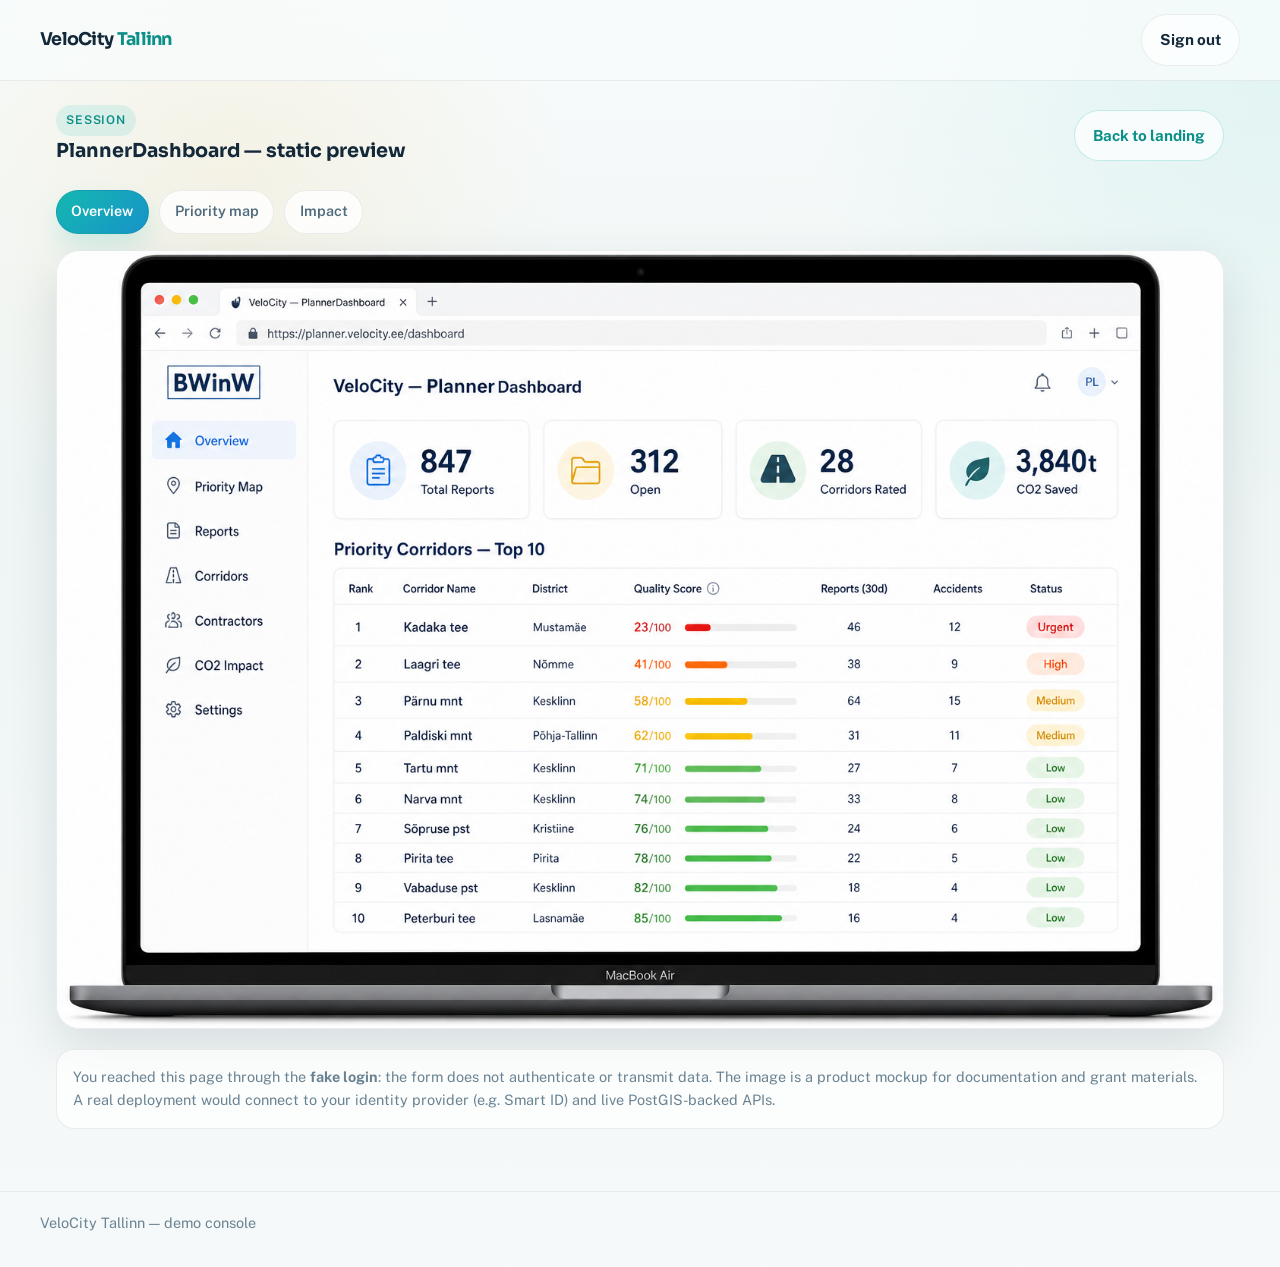
==== app.html @ 195e69ea "Initial project import" ====
<!DOCTYPE html>
<html lang="en">
<head>
  <meta charset="utf-8" />
  <meta name="viewport" content="width=device-width, initial-scale=1" />
  <title>Planner console (demo) — VeloCity Tallinn</title>
  <link rel="preconnect" href="https://fonts.googleapis.com" />
  <link rel="preconnect" href="https://fonts.gstatic.com" crossorigin />
  <link href="https://fonts.googleapis.com/css2?family=Public+Sans:wght@400;500;600;700&family=Sora:wght@600;700;800&display=swap" rel="stylesheet" />
  <link rel="stylesheet" href="styles.css" />
  <style>
    .app-wrap {
      padding: 1.5rem 1rem 3rem;
    }

    .app-bar {
      display: flex;
      flex-wrap: wrap;
      align-items: center;
      justify-content: space-between;
      gap: 1rem;
      margin-bottom: 1.5rem;
    }

    .app-bar h1 {
      margin: 0;
      font-family: var(--font-display);
      font-size: 1.2rem;
    }

    .pill {
      display: inline-block;
      font-size: 0.75rem;
      font-weight: 600;
      text-transform: uppercase;
      letter-spacing: 0.06em;
      padding: 0.35rem 0.65rem;
      border-radius: 999px;
      background: rgba(20, 184, 176, 0.12);
      color: var(--accent-strong);
    }

    .preview {
      border-radius: 24px;
      overflow: hidden;
      border: 1px solid rgba(19, 41, 58, 0.08);
      background: rgba(255, 255, 255, 0.82);
      box-shadow: 0 20px 50px rgba(19, 41, 58, 0.12);
    }

    .preview img {
      display: block;
      width: 100%;
      height: auto;
      vertical-align: middle;
    }

    .note {
      margin-top: 1.25rem;
      padding: 1rem;
      border-radius: 18px;
      background: rgba(255, 255, 255, 0.72);
      font-size: 0.9rem;
      color: var(--muted);
      border: 1px solid rgba(19, 41, 58, 0.08);
    }

    .preview-switcher {
      display: flex;
      flex-wrap: wrap;
      gap: 0.65rem;
      margin-bottom: 1rem;
    }

    .preview-switcher button {
      border: 1px solid rgba(19, 41, 58, 0.08);
      background: rgba(255, 255, 255, 0.78);
      color: var(--text-soft);
      border-radius: 999px;
      padding: 0.6rem 0.9rem;
      font: inherit;
      font-size: 0.9rem;
      font-weight: 600;
      cursor: pointer;
    }

    .preview-switcher button.is-active {
      color: white;
      background: linear-gradient(135deg, #14b8b0 0%, #1793c9 100%);
      box-shadow: 0 12px 24px rgba(20, 184, 176, 0.16);
    }
  </style>
</head>
<body>
  <header class="site-header">
    <div class="shell header-inner">
      <a class="logo" href="index.html">VeloCity <span>Tallinn</span></a>
      <div class="header-actions" style="display: flex">
        <a class="btn btn-ghost" href="index.html">Sign out</a>
      </div>
    </div>
  </header>

  <main class="shell app-wrap">
    <div class="app-bar">
      <div>
        <span class="pill">Session</span>
        <h1>PlannerDashboard — static preview</h1>
      </div>
      <a class="btn btn-outline" href="index.html">Back to landing</a>
    </div>
    <div class="preview-switcher" aria-label="Preview screens">
      <button type="button" class="is-active" data-src="assets/screen-05-dashboard-overview.png" data-alt="Design mockup: municipality dashboard overview" data-width="1536">Overview</button>
      <button type="button" data-src="assets/screen-06-priority-map.png" data-alt="Design mockup: corridor priority map" data-width="1536">Priority map</button>
      <button type="button" data-src="assets/screen-07-co2-impact.png" data-alt="Design mockup: CO2 impact dashboard" data-width="1536">Impact</button>
    </div>
    <div class="preview">
      <img id="preview-image" src="assets/screen-05-dashboard-overview.png" width="1536" alt="Design mockup: municipality dashboard overview" />
    </div>
    <p class="note">
      You reached this page through the <strong>fake login</strong>: the form does not authenticate or transmit data. The image is a product mockup for documentation and grant materials. A real deployment would connect to your identity provider (e.g. Smart ID) and live PostGIS-backed APIs.
    </p>
  </main>

  <footer class="site-footer">
    <div class="shell footer-inner">
      <span>VeloCity Tallinn — demo console</span>
    </div>
  </footer>

  <script>
    (function () {
      var image = document.getElementById("preview-image");
      var buttons = document.querySelectorAll(".preview-switcher button");
      buttons.forEach(function (button) {
        button.addEventListener("click", function () {
          buttons.forEach(function (other) {
            other.classList.remove("is-active");
          });
          button.classList.add("is-active");
          image.src = button.getAttribute("data-src");
          image.alt = button.getAttribute("data-alt");
          image.width = Number(button.getAttribute("data-width"));
        });
      });
    })();
  </script>
</body>
</html>
---- styles.css ----
:root {
  --bg: #f4f8f7;
  --bg-soft: #eef5f4;
  --bg-elevated: rgba(255, 255, 255, 0.82);
  --surface: #ffffff;
  --surface-strong: rgba(255, 255, 255, 0.94);
  --text: #13293a;
  --text-soft: #506b7c;
  --muted: #6a8392;
  --line: rgba(19, 41, 58, 0.1);
  --accent: #14b8b0;
  --accent-strong: #0b8f88;
  --accent-ink: #eaf9f7;
  --accent-blue: #2d6da6;
  --accent-amber: #f1be5a;
  --shadow-lg: 0 28px 72px rgba(25, 68, 92, 0.12);
  --shadow-md: 0 16px 40px rgba(22, 63, 86, 0.1);
  --radius-sm: 16px;
  --radius-md: 24px;
  --radius-lg: 34px;
  --font-display: "Sora", "Trebuchet MS", sans-serif;
  --font-body: "Public Sans", system-ui, -apple-system, sans-serif;
}

*,
*::before,
*::after {
  box-sizing: border-box;
}

html {
  scroll-behavior: smooth;
}

main section[id] {
  scroll-margin-top: 110px;
}

body {
  margin: 0;
  min-height: 100vh;
  font-family: var(--font-body);
  color: var(--text);
  background:
    radial-gradient(circle at top right, rgba(20, 184, 176, 0.1), transparent 28%),
    radial-gradient(circle at 18% 14%, rgba(241, 190, 90, 0.12), transparent 22%),
    linear-gradient(180deg, #f8fbfb 0%, #eef5f4 38%, #f6f9f9 100%);
  line-height: 1.58;
}

img {
  max-width: 100%;
  display: block;
  height: auto;
}

a {
  color: var(--accent-strong);
  text-decoration: none;
}

a:hover {
  text-decoration: underline;
}

code {
  padding: 0.12em 0.38em;
  font-size: 0.92em;
  background: rgba(19, 41, 58, 0.07);
  border-radius: 6px;
}

.shell {
  width: min(1200px, calc(100% - 2rem));
  margin-inline: auto;
}

.site-header {
  position: sticky;
  top: 0;
  z-index: 50;
  backdrop-filter: blur(18px);
  background: rgba(248, 251, 251, 0.78);
  border-bottom: 1px solid rgba(19, 41, 58, 0.08);
}

.header-inner {
  display: flex;
  align-items: center;
  justify-content: space-between;
  gap: 1rem;
  padding: 0.9rem 0;
}

.logo {
  color: var(--text);
  font-family: var(--font-display);
  font-weight: 700;
  letter-spacing: -0.04em;
  font-size: 1.1rem;
}

.logo:hover {
  text-decoration: none;
}

.logo span {
  color: var(--accent-strong);
}

.nav {
  display: none;
  gap: 1.25rem;
  align-items: center;
}

.nav a {
  color: var(--text-soft);
  font-size: 0.95rem;
  font-weight: 600;
}

.nav a:hover {
  color: var(--text);
  text-decoration: none;
}

.header-actions {
  display: none;
  align-items: center;
  gap: 0.6rem;
}

.btn {
  display: inline-flex;
  align-items: center;
  justify-content: center;
  gap: 0.45rem;
  padding: 0.8rem 1.12rem;
  border-radius: 999px;
  border: 1px solid transparent;
  font-family: var(--font-body);
  font-size: 0.95rem;
  font-weight: 700;
  cursor: pointer;
  transition: transform 0.18s ease, box-shadow 0.18s ease, background 0.18s ease, border-color 0.18s ease, color 0.18s ease;
}

.btn:hover {
  transform: translateY(-1px);
  text-decoration: none;
}

.btn-primary {
  color: #ffffff;
  background: linear-gradient(135deg, #14b8b0 0%, #1793c9 100%);
  box-shadow: 0 14px 28px rgba(20, 184, 176, 0.18);
}

.btn-primary:hover {
  box-shadow: 0 18px 32px rgba(20, 184, 176, 0.24);
}

.btn-ghost {
  color: var(--text);
  background: rgba(255, 255, 255, 0.68);
  border-color: rgba(19, 41, 58, 0.08);
}

.btn-outline {
  color: var(--accent-strong);
  background: rgba(255, 255, 255, 0.7);
  border-color: rgba(20, 184, 176, 0.25);
}

.btn-lg {
  padding: 0.95rem 1.35rem;
}

.nav-toggle {
  position: relative;
  width: 42px;
  height: 42px;
  border: 1px solid rgba(19, 41, 58, 0.12);
  border-radius: 12px;
  background: rgba(255, 255, 255, 0.72);
}

.nav-toggle::before,
.nav-toggle::after {
  content: "";
  position: absolute;
  left: 10px;
  right: 10px;
  height: 2px;
  border-radius: 999px;
  background: var(--text);
}

.nav-toggle::before {
  top: 13px;
  box-shadow: 0 7px 0 var(--text);
}

.nav-toggle::after {
  bottom: 13px;
}

.nav-drawer {
  padding: 0 1rem 1rem;
  display: flex;
  flex-direction: column;
  gap: 0.75rem;
  background: rgba(248, 251, 251, 0.95);
  border-top: 1px solid rgba(19, 41, 58, 0.05);
}

.nav-drawer a {
  color: var(--text);
  font-weight: 600;
  padding: 0.3rem 0;
}

@media (min-width: 980px) {
  .nav,
  .header-actions {
    display: flex;
  }

  .nav-toggle {
    display: none;
  }

  .nav-drawer {
    display: none !important;
  }
}

.hero {
  position: relative;
  overflow: hidden;
  padding: 3.25rem 0 2rem;
}

.hero-noise {
  position: absolute;
  inset: 0;
  background:
    radial-gradient(circle at 78% 20%, rgba(20, 184, 176, 0.12), transparent 24%),
    radial-gradient(circle at 24% 78%, rgba(45, 109, 166, 0.08), transparent 28%),
    linear-gradient(120deg, rgba(255, 255, 255, 0.48), rgba(255, 255, 255, 0));
  pointer-events: none;
}

.hero-grid {
  position: relative;
  display: grid;
  gap: 2.25rem;
  align-items: center;
}

@media (min-width: 960px) {
  .hero-grid {
    grid-template-columns: minmax(0, 1fr) minmax(360px, 470px);
    gap: 2.5rem;
  }
}

.eyebrow {
  margin: 0 0 1rem;
  display: inline-flex;
  align-items: center;
  padding: 0.4rem 0.75rem;
  border-radius: 999px;
  background: rgba(20, 184, 176, 0.09);
  color: var(--accent-strong);
  font-size: 0.78rem;
  font-weight: 800;
  text-transform: uppercase;
  letter-spacing: 0.08em;
}

.hero-copy h1,
.section h2,
.cta-copy h2,
.cta-panel h3 {
  margin: 0;
  font-family: var(--font-display);
  letter-spacing: -0.045em;
  line-height: 1.02;
}

.hero-copy h1 {
  font-size: clamp(2.3rem, 6vw, 4.75rem);
  max-width: 10.5ch;
}

.lead {
  margin: 1.3rem 0 0;
  max-width: 62ch;
  font-size: 1.14rem;
  color: var(--text-soft);
}

.hero-note {
  margin: 1.15rem 0 0;
  max-width: 63ch;
  color: var(--muted);
}

.hero-ctas {
  display: flex;
  flex-wrap: wrap;
  gap: 0.75rem;
  margin: 1.6rem 0 0;
}

.hero-points {
  margin: 1.5rem 0 0;
  padding: 0;
  list-style: none;
  display: grid;
  gap: 0.85rem;
}

.hero-points li {
  position: relative;
  padding-left: 1.6rem;
  color: var(--text-soft);
}

.hero-points li::before {
  content: "";
  position: absolute;
  left: 0;
  top: 0.45rem;
  width: 0.72rem;
  height: 0.72rem;
  border-radius: 50%;
  background: linear-gradient(135deg, #14b8b0, #2d6da6);
  box-shadow: 0 0 0 5px rgba(20, 184, 176, 0.13);
}

.hero-visual {
  position: relative;
}

.visual-stage {
  position: relative;
  min-height: 560px;
  padding: 1.25rem 1rem;
}

@media (min-width: 960px) {
  .visual-stage {
    min-height: 640px;
  }
}

.visual-stage::before {
  content: "";
  position: absolute;
  inset: 1rem;
  border-radius: 44px;
  background:
    radial-gradient(circle at 72% 18%, rgba(20, 184, 176, 0.24), transparent 24%),
    linear-gradient(180deg, rgba(255, 255, 255, 0.98), rgba(231, 243, 246, 0.72));
  border: 1px solid rgba(19, 41, 58, 0.08);
  box-shadow: var(--shadow-lg);
}

.visual-stage::after {
  content: "";
  position: absolute;
  inset: auto 14% 4% auto;
  width: 210px;
  height: 210px;
  border-radius: 50%;
  background: radial-gradient(circle, rgba(45, 109, 166, 0.22), transparent 68%);
  filter: blur(10px);
}

.hero-screen {
  position: relative;
  z-index: 2;
  width: min(100%, 340px);
  margin: 0 auto;
  display: flex;
  align-items: flex-end;
  justify-content: center;
}

.hero-device {
  position: relative;
  width: 100%;
  filter: drop-shadow(0 34px 40px rgba(16, 41, 58, 0.18));
  animation: drift 7.5s ease-in-out infinite;
}

.hero-stat {
  position: absolute;
  z-index: 3;
  width: 220px;
  padding: 0.95rem 1rem;
  border-radius: 22px;
  background: rgba(255, 255, 255, 0.9);
  border: 1px solid rgba(19, 41, 58, 0.09);
  box-shadow: var(--shadow-md);
}

.hero-stat strong {
  display: block;
  margin: 0.25rem 0;
  font-family: var(--font-display);
  font-size: 0.98rem;
  letter-spacing: -0.03em;
}

.hero-stat span {
  display: block;
  color: var(--text-soft);
  font-size: 0.84rem;
}

.hero-stat-label {
  color: var(--accent-strong) !important;
  font-weight: 800;
  text-transform: uppercase;
  letter-spacing: 0.08em;
  font-size: 0.72rem !important;
}

.hero-stat-top {
  top: 2rem;
  left: 0.5rem;
}

.hero-stat-bottom {
  right: 0.5rem;
  bottom: 2.25rem;
}

@media (max-width: 959px) {
  .visual-stage {
    min-height: auto;
    display: flex;
    flex-direction: column;
    gap: 0.85rem;
    align-items: center;
  }

  .hero-screen {
    width: min(100%, 320px);
  }

  .hero-stat {
    position: static;
    width: min(100%, 320px);
  }

  .visual-stage::before {
    inset: 0;
  }
}

@keyframes drift {
  0%,
  100% {
    transform: translateY(0);
  }

  50% {
    transform: translateY(-9px);
  }
}

.metrics-strip {
  position: relative;
  z-index: 1;
  margin-top: 1rem;
  display: grid;
  gap: 1rem;
}

@media (min-width: 900px) {
  .metrics-strip {
    grid-template-columns: repeat(4, 1fr);
  }
}

.metrics-strip article {
  padding: 1.15rem 1.2rem;
  border-radius: var(--radius-md);
  background: rgba(255, 255, 255, 0.72);
  border: 1px solid rgba(19, 41, 58, 0.08);
  box-shadow: 0 10px 24px rgba(19, 41, 58, 0.04);
}

.metric-kicker {
  display: inline-block;
  color: var(--accent-strong);
  font-size: 0.75rem;
  font-weight: 800;
  text-transform: uppercase;
  letter-spacing: 0.08em;
}

.metrics-strip strong {
  display: block;
  margin-top: 0.35rem;
  font-family: var(--font-display);
  font-size: 1.08rem;
  letter-spacing: -0.03em;
}

.metrics-strip p {
  margin: 0.55rem 0 0;
  color: var(--muted);
  font-size: 0.9rem;
}

.section {
  padding: 4.4rem 0;
}

.section-soft {
  background:
    linear-gradient(180deg, rgba(255, 255, 255, 0.5), rgba(246, 250, 250, 0.2));
}

.section-alt {
  background:
    radial-gradient(circle at top right, rgba(20, 184, 176, 0.06), transparent 24%),
    linear-gradient(180deg, rgba(241, 247, 248, 0.76), rgba(235, 244, 246, 0.9));
  border-block: 1px solid rgba(19, 41, 58, 0.05);
}

.section-head {
  display: grid;
  gap: 0.8rem;
  margin-bottom: 2rem;
  max-width: 880px;
}

.section h2 {
  font-size: clamp(1.85rem, 4vw, 3.1rem);
  max-width: 14ch;
}

.section-intro,
.prose {
  margin: 0;
  color: var(--text-soft);
  font-size: 1.02rem;
}

.problem-grid,
.module-grid,
.roadmap-grid,
.market-grid,
.gallery-grid {
  display: grid;
  gap: 1rem;
}

.problem-grid {
  grid-template-columns: repeat(auto-fit, minmax(240px, 1fr));
}

.module-grid {
  grid-template-columns: repeat(auto-fit, minmax(240px, 1fr));
  margin-bottom: 2rem;
}

.problem-card,
.module-card,
.roadmap-card,
.market-card,
.cta-panel {
  border-radius: var(--radius-md);
  border: 1px solid rgba(19, 41, 58, 0.08);
  background: rgba(255, 255, 255, 0.8);
  box-shadow: 0 12px 28px rgba(19, 41, 58, 0.05);
}

.problem-card,
.module-card,
.roadmap-card,
.market-card {
  padding: 1.35rem 1.35rem 1.45rem;
}

.problem-card h3,
.module-card h3,
.roadmap-card h3,
.market-card h3 {
  margin: 0 0 0.65rem;
  font-family: var(--font-display);
  font-size: 1.15rem;
  letter-spacing: -0.03em;
}

.problem-card p,
.module-card p,
.roadmap-card p,
.market-card p {
  margin: 0;
  color: var(--muted);
}

.module-number {
  display: inline-flex;
  width: 2.3rem;
  height: 2.3rem;
  align-items: center;
  justify-content: center;
  margin-bottom: 1rem;
  border-radius: 50%;
  color: var(--accent-strong);
  background: rgba(20, 184, 176, 0.1);
  font-weight: 800;
}

.feature-frame,
.image-panel {
  border-radius: var(--radius-lg);
  overflow: hidden;
  border: 1px solid rgba(19, 41, 58, 0.08);
  background: rgba(255, 255, 255, 0.8);
  box-shadow: var(--shadow-lg);
}

.mobile-showcase {
  display: grid;
  gap: 1rem;
  grid-template-columns: repeat(auto-fit, minmax(220px, 1fr));
}

.mobile-shot {
  display: flex;
  flex-direction: column;
  gap: 0.9rem;
  padding: 1rem;
  border-radius: var(--radius-md);
  border: 1px solid rgba(19, 41, 58, 0.08);
  background: rgba(255, 255, 255, 0.82);
  box-shadow: 0 12px 28px rgba(19, 41, 58, 0.05);
}

.mobile-frame {
  min-height: 430px;
  display: flex;
  align-items: center;
  justify-content: center;
  padding: 0.75rem;
  border-radius: 24px;
  background: linear-gradient(180deg, rgba(248, 251, 251, 0.98), rgba(238, 245, 244, 0.96));
}

.mobile-frame img {
  width: auto;
  max-height: 390px;
  filter: drop-shadow(0 20px 24px rgba(19, 41, 58, 0.12));
}

.mobile-shot-featured .mobile-frame img {
  max-height: 410px;
}

.mobile-shot figcaption {
  color: var(--muted);
  text-align: center;
}

.split {
  display: grid;
  gap: 1.35rem;
  align-items: center;
}

@media (min-width: 960px) {
  .split {
    grid-template-columns: minmax(0, 1.02fr) minmax(320px, 0.98fr);
    gap: 2rem;
  }

  .split-reverse {
    grid-template-columns: minmax(320px, 0.98fr) minmax(0, 1.02fr);
  }
}

.copy-stack {
  display: grid;
  gap: 1rem;
}

.dashboard-showcase {
  display: grid;
  gap: 1rem;
}

.desktop-shot {
  padding: 0.95rem;
  border-radius: var(--radius-lg);
  border: 1px solid rgba(19, 41, 58, 0.08);
  background: rgba(255, 255, 255, 0.84);
  box-shadow: var(--shadow-md);
}

.desktop-shot img {
  width: 100%;
  border-radius: 20px;
}

.desktop-shot figcaption {
  margin-top: 0.8rem;
  color: var(--muted);
  font-size: 0.92rem;
}

.desktop-shot-secondary {
  max-width: 78%;
  margin-left: auto;
}

.impact-showcase {
  display: block;
}

.detail-list {
  margin: 0;
  padding: 0;
  list-style: none;
  display: grid;
  gap: 0.9rem;
}

.detail-list li {
  position: relative;
  padding-left: 1.45rem;
  color: var(--text-soft);
}

.detail-list li::before {
  content: "";
  position: absolute;
  left: 0;
  top: 0.46rem;
  width: 0.62rem;
  height: 0.62rem;
  border-radius: 999px;
  background: linear-gradient(135deg, #14b8b0, #2d6da6);
}

.roadmap-grid {
  grid-template-columns: repeat(auto-fit, minmax(240px, 1fr));
}

.roadmap-card span {
  display: inline-block;
  margin-bottom: 0.8rem;
  color: var(--accent-strong);
  font-size: 0.75rem;
  font-weight: 800;
  text-transform: uppercase;
  letter-spacing: 0.08em;
}

.market-grid {
  grid-template-columns: repeat(auto-fit, minmax(210px, 1fr));
  margin-bottom: 1rem;
}

.market-card-active {
  border-color: rgba(20, 184, 176, 0.24);
  background: linear-gradient(180deg, rgba(20, 184, 176, 0.08), rgba(255, 255, 255, 0.84));
}

.export-band {
  display: grid;
  gap: 1rem;
  margin-top: 1.2rem;
}

@media (min-width: 900px) {
  .export-band {
    grid-template-columns: repeat(3, 1fr);
  }
}

.export-band > div {
  padding: 1.15rem 1.2rem;
  border-radius: var(--radius-md);
  background: rgba(255, 255, 255, 0.74);
  border: 1px solid rgba(19, 41, 58, 0.07);
}

.export-band h3 {
  margin: 0 0 0.55rem;
  font-family: var(--font-display);
  font-size: 1rem;
}

.export-band p {
  margin: 0;
  color: var(--muted);
}

.gallery-card {
  display: flex;
  flex-direction: column;
  gap: 1rem;
  align-items: stretch;
  justify-content: flex-start;
  padding: 1.2rem;
  border-radius: var(--radius-md);
  border: 1px solid rgba(19, 41, 58, 0.08);
  background:
    radial-gradient(circle at top right, rgba(20, 184, 176, 0.08), transparent 26%),
    rgba(255, 255, 255, 0.82);
  box-shadow: 0 14px 28px rgba(19, 41, 58, 0.05);
}

.gallery-card figcaption {
  color: var(--muted);
  font-size: 0.92rem;
  text-align: center;
}

.gallery-grid-mobile {
  grid-template-columns: repeat(1, minmax(0, 1fr));
}

.gallery-mobile-frame,
.gallery-desktop-frame {
  border-radius: 24px;
  background: rgba(255, 255, 255, 0.92);
}

.gallery-mobile-frame {
  min-height: 420px;
  padding: 0.75rem;
  display: flex;
  align-items: center;
  justify-content: center;
}

.gallery-mobile-frame img {
  width: auto;
  max-height: 390px;
  filter: drop-shadow(0 20px 24px rgba(19, 41, 58, 0.12));
}

.gallery-desktop-frame {
  padding: 0.55rem;
}

.gallery-desktop-frame img {
  border-radius: 18px;
}

@media (min-width: 780px) {
  .gallery-grid-mobile {
    grid-template-columns: repeat(6, minmax(0, 1fr));
  }

  .gallery-card-mobile {
    grid-column: span 2;
  }

  .gallery-card-desktop {
    grid-column: span 3;
  }
}

.section-cta {
  padding-bottom: 5rem;
}

.cta-shell {
  display: grid;
  gap: 1.25rem;
}

@media (min-width: 960px) {
  .cta-shell {
    grid-template-columns: minmax(0, 1.15fr) minmax(300px, 0.85fr);
    align-items: start;
  }
}

.cta-copy {
  display: grid;
  gap: 1rem;
}

.cta-panel {
  padding: 1.35rem;
}

.cta-panel h3 {
  font-size: 1.4rem;
}

.cta-actions {
  display: flex;
  flex-wrap: wrap;
  gap: 0.75rem;
  margin-top: 1.2rem;
}

.muted {
  color: var(--muted);
}

.small {
  font-size: 0.88rem;
}

.site-footer {
  border-top: 1px solid rgba(19, 41, 58, 0.07);
  padding: 1.25rem 0 2rem;
  color: var(--muted);
  font-size: 0.9rem;
}

.footer-inner {
  display: flex;
  flex-wrap: wrap;
  justify-content: space-between;
  gap: 0.75rem;
}

.footer-inner a {
  color: var(--muted);
}

@media (max-width: 599px) {
  .hero {
    padding-top: 2.25rem;
  }

  .section {
    padding: 3.3rem 0;
  }

  .hero-copy h1 {
    max-width: none;
  }

  .visual-stage {
    min-height: 520px;
  }

  .hero-device {
    width: min(82vw, 300px);
  }

  .metrics-strip article,
  .problem-card,
  .module-card,
  .roadmap-card,
  .market-card,
  .cta-panel {
    padding: 1.1rem;
  }
}
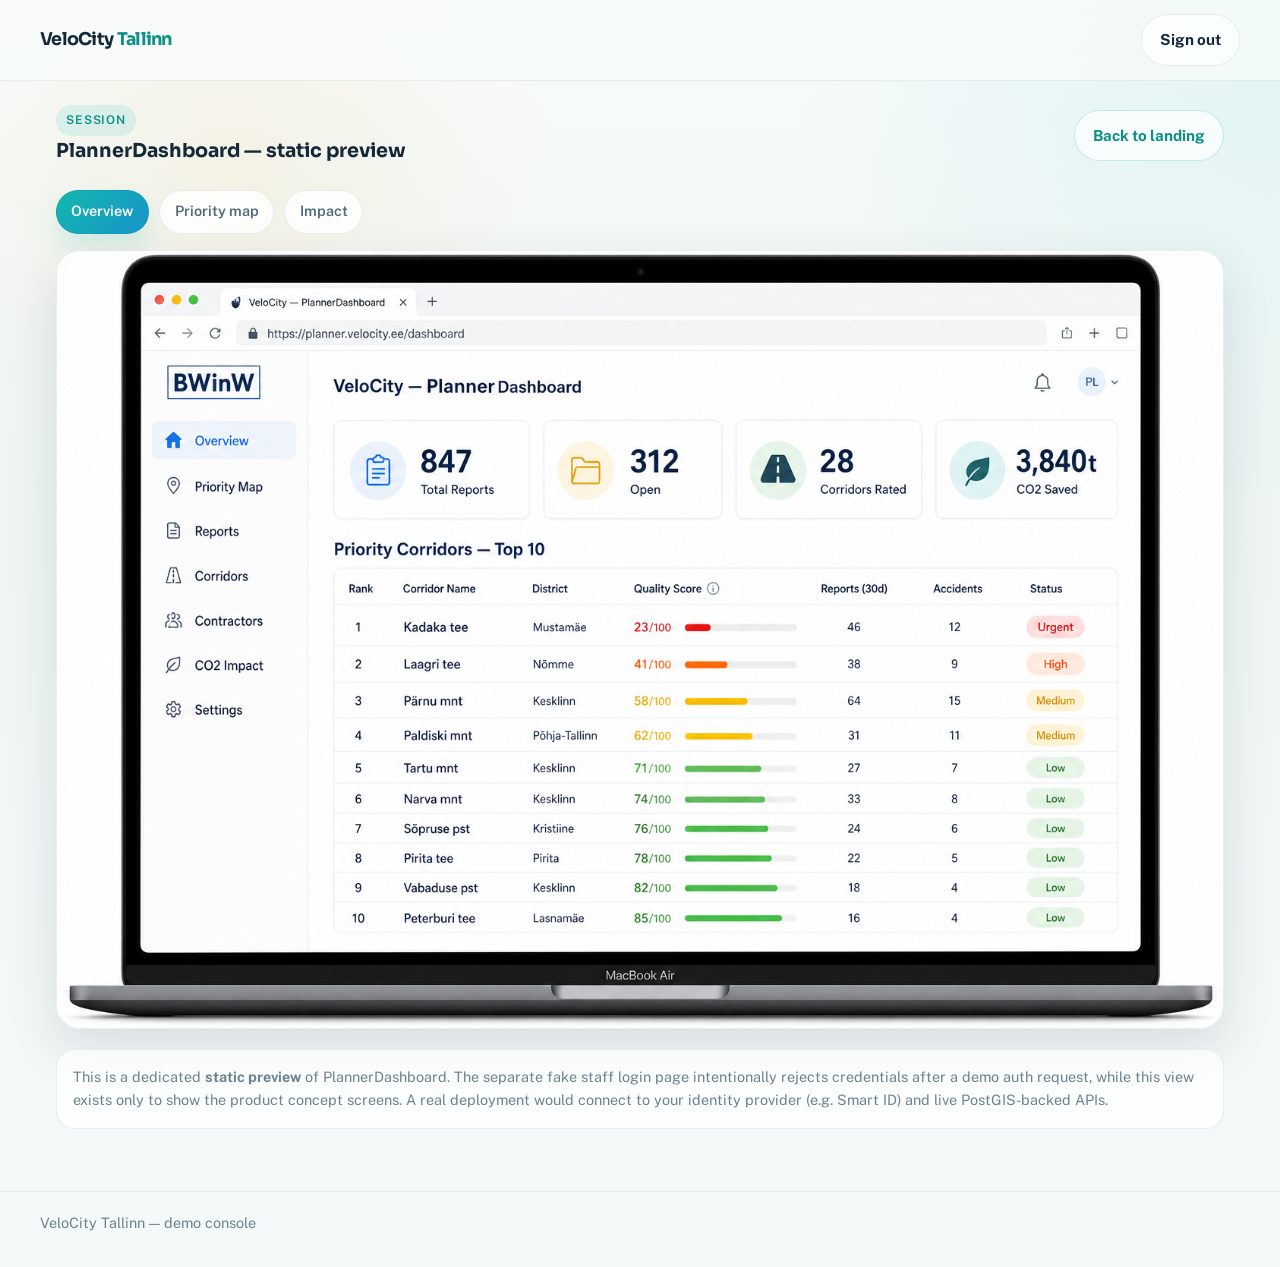
==== commit 7e23b683: "Update docs and separate preview login flow" ====
--- a/app.html
+++ b/app.html
@@ -118,7 +118,7 @@
       <img id="preview-image" src="assets/screen-05-dashboard-overview.png" width="1536" alt="Design mockup: municipality dashboard overview" />
     </div>
     <p class="note">
-      You reached this page through the <strong>fake login</strong>: the form does not authenticate or transmit data. The image is a product mockup for documentation and grant materials. A real deployment would connect to your identity provider (e.g. Smart ID) and live PostGIS-backed APIs.
+      This is a dedicated <strong>static preview</strong> of PlannerDashboard. The separate fake staff login page intentionally rejects credentials after a demo auth request, while this view exists only to show the product concept screens. A real deployment would connect to your identity provider (e.g. Smart ID) and live PostGIS-backed APIs.
     </p>
   </main>
 
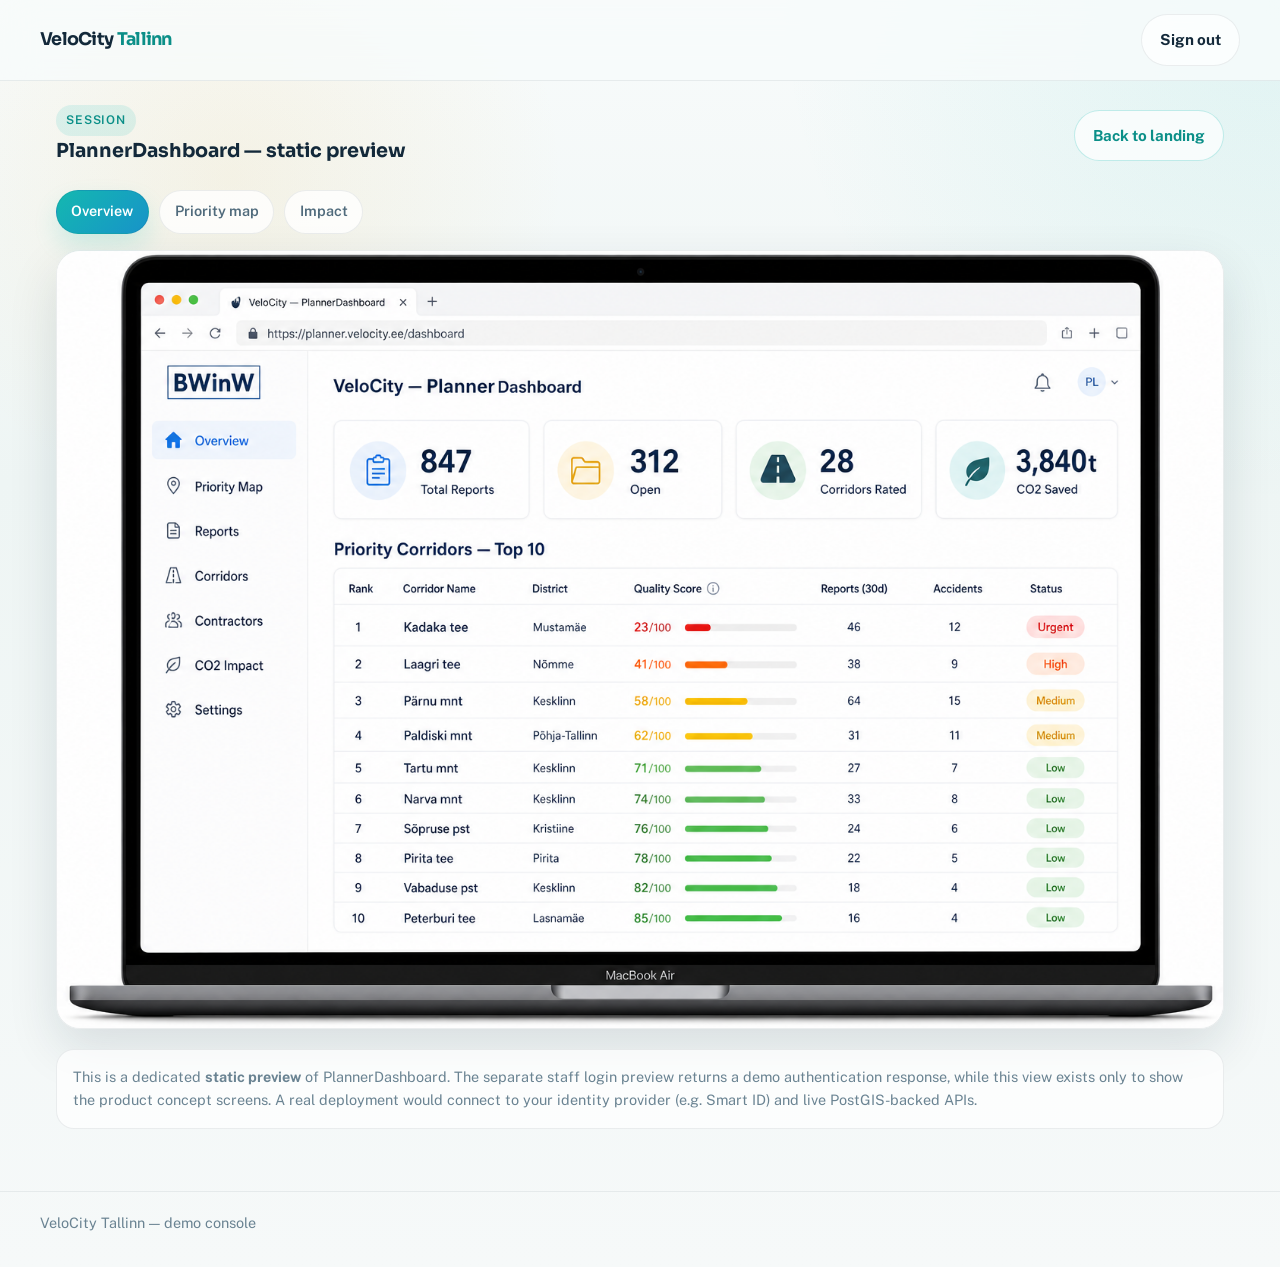
==== commit b826ab4e: "Refine login preview wording" ====
--- a/app.html
+++ b/app.html
@@ -118,7 +118,7 @@
       <img id="preview-image" src="assets/screen-05-dashboard-overview.png" width="1536" alt="Design mockup: municipality dashboard overview" />
     </div>
     <p class="note">
-      This is a dedicated <strong>static preview</strong> of PlannerDashboard. The separate fake staff login page intentionally rejects credentials after a demo auth request, while this view exists only to show the product concept screens. A real deployment would connect to your identity provider (e.g. Smart ID) and live PostGIS-backed APIs.
+      This is a dedicated <strong>static preview</strong> of PlannerDashboard. The separate staff login preview returns a demo authentication response, while this view exists only to show the product concept screens. A real deployment would connect to your identity provider (e.g. Smart ID) and live PostGIS-backed APIs.
     </p>
   </main>
 
--- a/styles.css
+++ b/styles.css
@@ -215,6 +215,10 @@
   border-top: 1px solid rgba(19, 41, 58, 0.05);
 }
 
+.nav-drawer[hidden] {
+  display: none !important;
+}
+
 .nav-drawer a {
   color: var(--text);
   font-weight: 600;
@@ -931,6 +935,11 @@
   gap: 0.75rem;
 }
 
+.footer-copy {
+  display: grid;
+  gap: 0.2rem;
+}
+
 .footer-inner a {
   color: var(--muted);
 }
